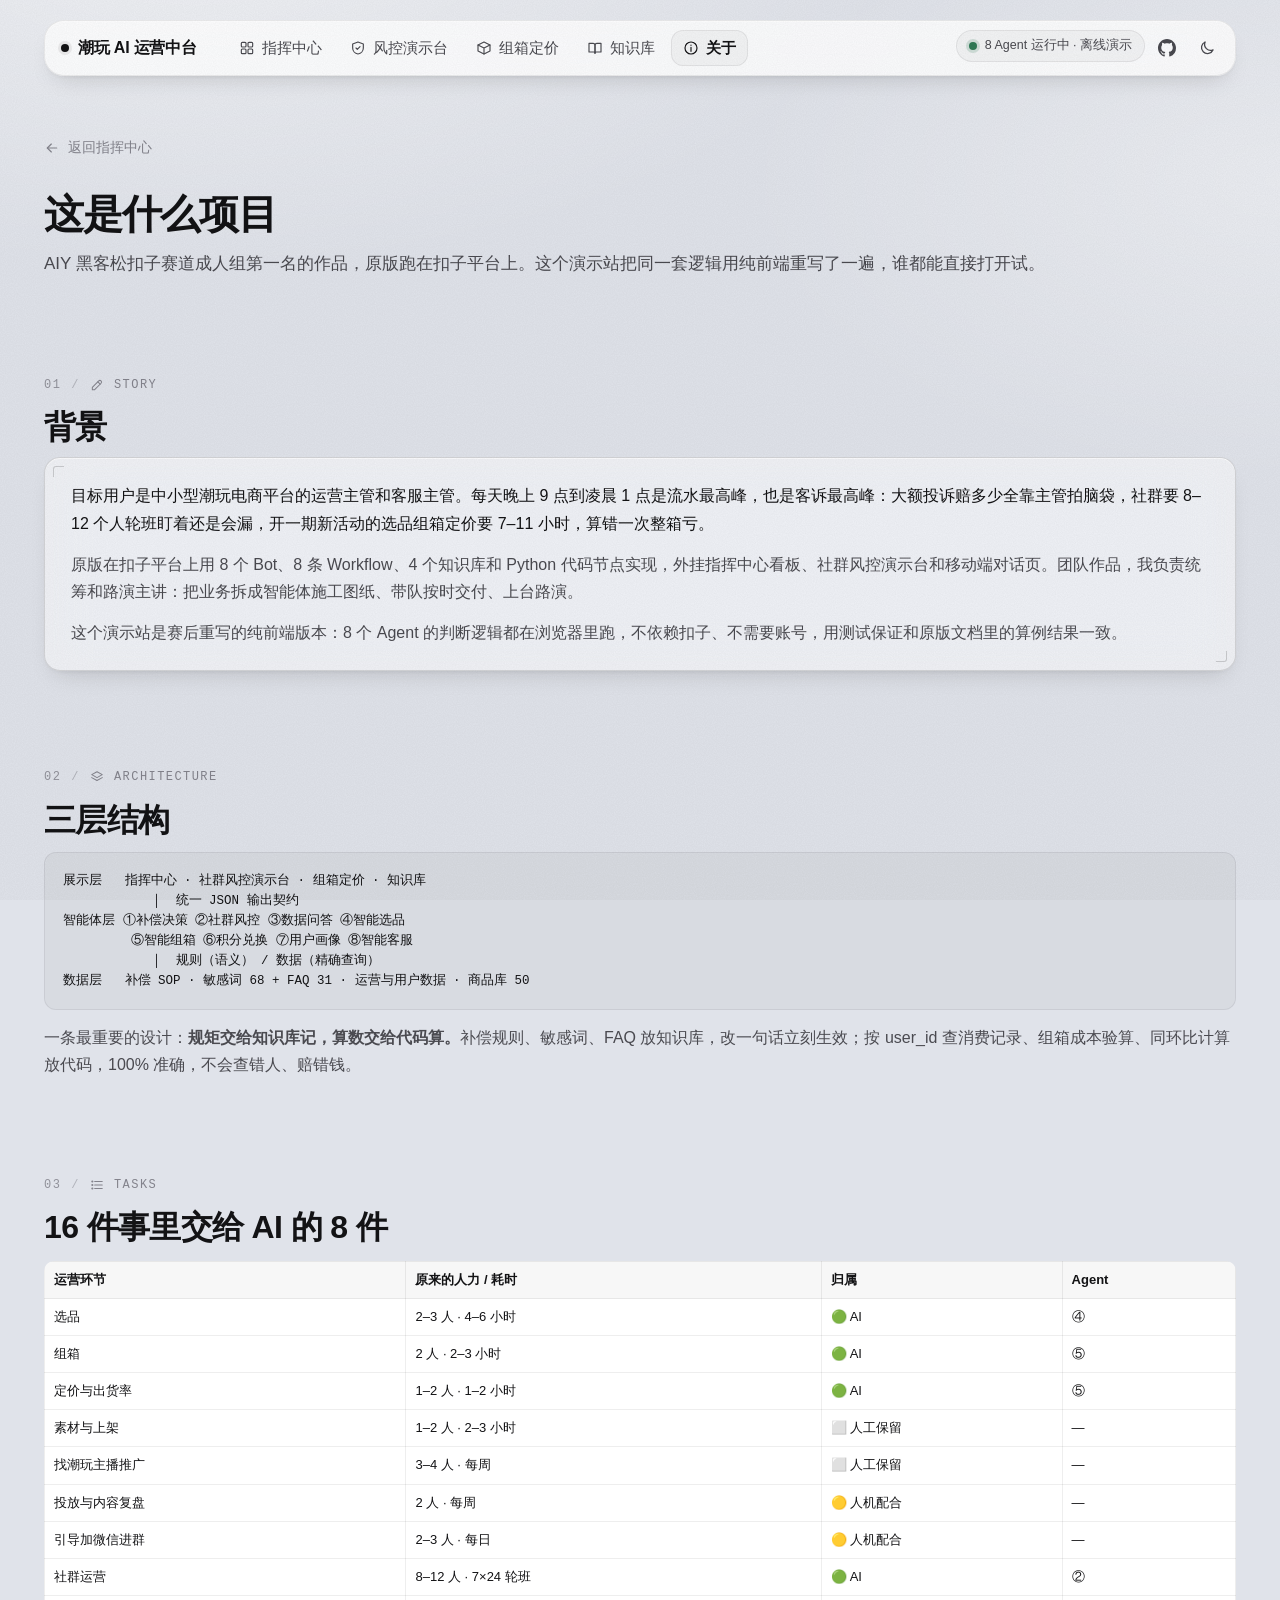
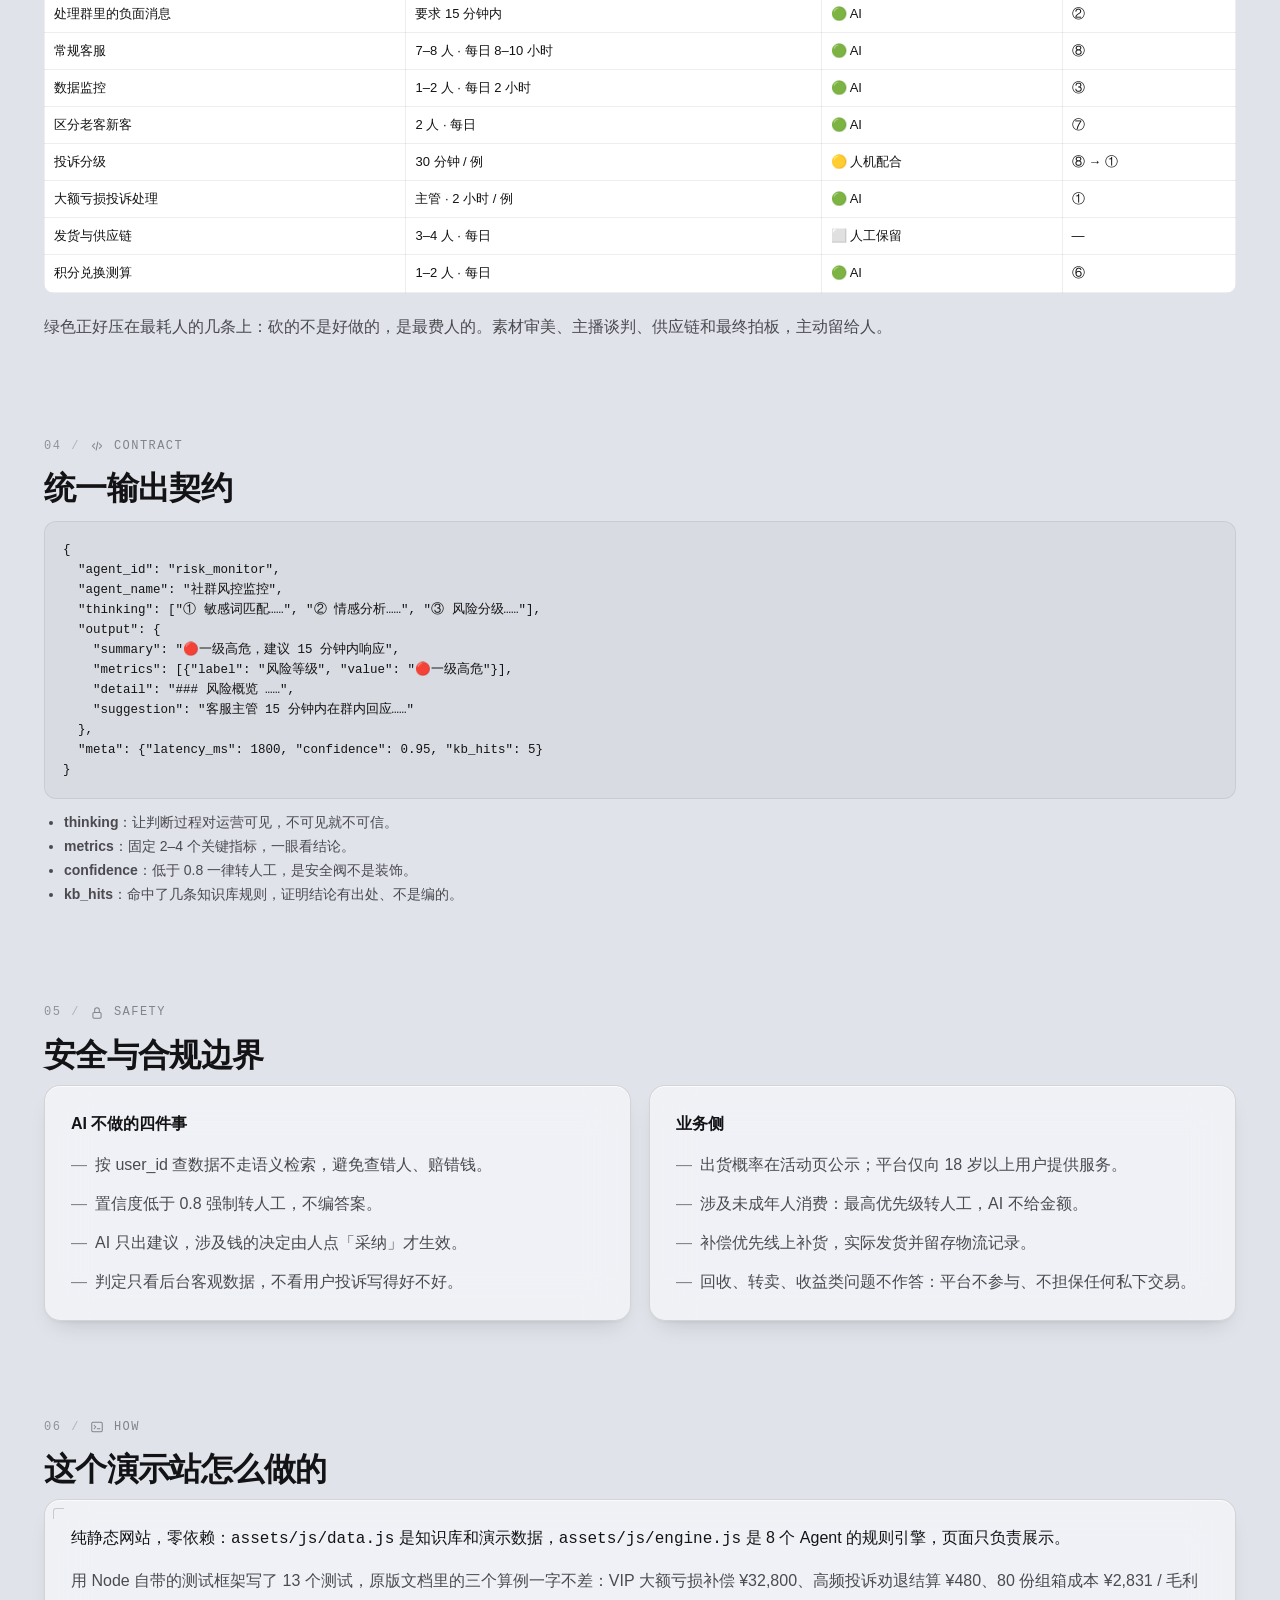
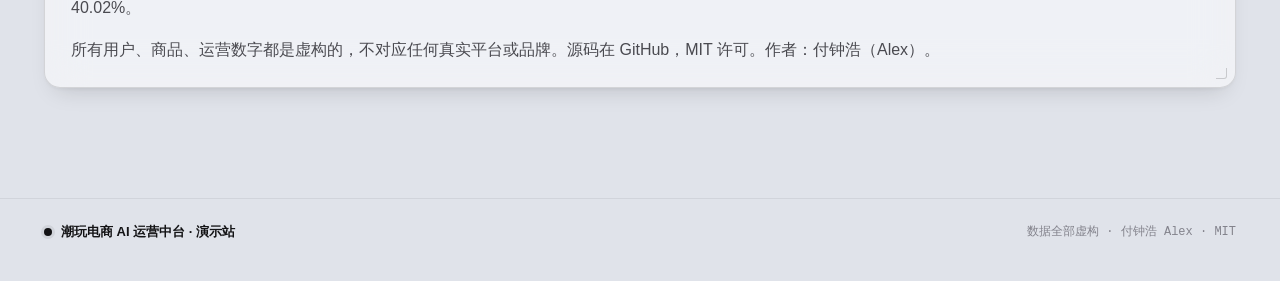
==== about.html @ 1d67055e "潮玩电商 AI 运营中台演示站 v1 AIY 黑客松扣子赛道成人组第一名作品的纯前端复刻： - 8 个 Agent 的规则引擎（assets/js/engine.js），统一 JSON 输出契约 - " ====
<!DOCTYPE html>
<html lang="zh-CN" class="no-js" data-theme="light">
<head>
<meta charset="utf-8">
<meta name="viewport" content="width=device-width, initial-scale=1">
<title>关于这个项目 · 潮玩电商 AI 运营中台</title>
<meta name="description" content="AIY 黑客松扣子赛道成人组第一名作品的纯前端复刻：背景、架构、统一输出契约、安全与合规边界。">
<link rel="icon" href="data:image/svg+xml,%3Csvg xmlns='http://www.w3.org/2000/svg' viewBox='0 0 32 32'%3E%3Crect width='32' height='32' rx='9' fill='%2317171a'/%3E%3Ctext x='16' y='22' font-size='16' text-anchor='middle' fill='%23fafafa'%3E8%3C/text%3E%3C/svg%3E">
<script>(function(){var d=document.documentElement;d.classList.remove('no-js');try{var t=localStorage.getItem('theme');if(t!=='light'&&t!=='dark'){t=window.matchMedia&&window.matchMedia('(prefers-color-scheme: dark)').matches?'dark':'light'}d.setAttribute('data-theme',t)}catch(e){}})();</script>
<link rel="stylesheet" href="assets/css/style.css">
<link rel="stylesheet" href="assets/css/hub.css">
</head>
<body>
<header class="site-nav"><div class="container wide"><div class="bar">
<a class="brand" href="index.html"><span class="brand-dot"></span>潮玩 AI 运营中台</a>
<nav class="nav-links" aria-label="主导航"><a href="index.html"><svg class="i" viewBox="0 0 24 24" aria-hidden="true"><rect x="3.5" y="3.5" width="7" height="7" rx="1.5"/><rect x="13.5" y="3.5" width="7" height="7" rx="1.5"/><rect x="3.5" y="13.5" width="7" height="7" rx="1.5"/><rect x="13.5" y="13.5" width="7" height="7" rx="1.5"/></svg><span>指挥中心</span></a><a href="risk.html"><svg class="i" viewBox="0 0 24 24" aria-hidden="true"><path d="M12 3l8 3v6c0 4.5-3.4 8.3-8 9-4.6-.7-8-4.5-8-9V6z"/><path d="M9 12l2 2 4-4"/></svg><span>风控演示台</span></a><a href="box.html"><svg class="i" viewBox="0 0 24 24" aria-hidden="true"><path d="M3 7.5 12 3l9 4.5v9L12 21l-9-4.5z"/><path d="M3 7.5 12 12l9-4.5M12 12v9"/></svg><span>组箱定价</span></a><a href="kb.html"><svg class="i" viewBox="0 0 24 24" aria-hidden="true"><path d="M3 5h6a3 3 0 0 1 3 3v12a2 2 0 0 0-2-2H3z"/><path d="M21 5h-6a3 3 0 0 0-3 3v12a2 2 0 0 1 2-2h7z"/></svg><span>知识库</span></a><a href="about.html" class="active" aria-current="page"><svg class="i" viewBox="0 0 24 24" aria-hidden="true"><circle cx="12" cy="12" r="9"/><path d="M12 11v6M12 7.5v.5"/></svg><span>关于</span></a></nav>
<div class="nav-tools"><span class="status-pill"><span class="led"></span>8 Agent 运行中 · 离线演示</span>
<a class="icon-btn" href="https://github.com/zj85997-hash/chaowan-ai-ops-hub" target="_blank" rel="noopener" aria-label="GitHub"><svg class="i fill" viewBox="0 0 16 16" aria-hidden="true"><path d="M8 0C3.58 0 0 3.58 0 8c0 3.54 2.29 6.53 5.47 7.59.4.07.55-.17.55-.38 0-.19-.01-.82-.01-1.49-2.01.37-2.53-.49-2.69-.94-.09-.23-.48-.94-.82-1.13-.28-.15-.68-.52-.01-.53.63-.01 1.08.58 1.23.82.72 1.21 1.87.87 2.33.66.07-.52.28-.87.51-1.07-1.78-.2-3.64-.89-3.64-3.95 0-.87.31-1.59.82-2.15-.08-.2-.36-1.02.08-2.12 0 0 .67-.21 2.2.82.64-.18 1.32-.27 2-.27.68 0 1.36.09 2 .27 1.53-1.04 2.2-.82 2.2-.82.44 1.1.16 1.92.08 2.12.51.56.82 1.27.82 2.15 0 3.07-1.87 3.75-3.65 3.95.29.25.54.73.54 1.48 0 1.07-.01 1.93-.01 2.2 0 .21.15.46.55.38A8.013 8.013 0 0 0 16 8c0-4.42-3.58-8-8-8z"/></svg></a>
<button class="icon-btn theme-btn" type="button" data-theme-toggle aria-label="切换深浅色"><svg class="i moon" viewBox="0 0 24 24" aria-hidden="true"><path d="M20 14.5A8 8 0 0 1 9.5 4a8 8 0 1 0 10.5 10.5z"/></svg><svg class="i sun" viewBox="0 0 24 24" aria-hidden="true"><circle cx="12" cy="12" r="4"/><path d="M12 2v2M12 20v2M4.93 4.93l1.41 1.41M17.66 17.66l1.41 1.41M2 12h2M20 12h2M4.93 19.07l1.41-1.41M17.66 6.34l1.41-1.41"/></svg></button></div>
</div></div></header>
<main class="container wide">

<div class="page-head"><a class="back" href="index.html"><svg class="i" viewBox="0 0 24 24" aria-hidden="true"><path d="M19 12H5"/><path d="M11 6l-6 6 6 6"/></svg>返回指挥中心</a><h1>这是什么项目</h1><p class="desc">AIY 黑客松扣子赛道成人组第一名的作品，原版跑在扣子平台上。这个演示站把同一套逻辑用纯前端重写了一遍，谁都能直接打开试。</p></div>
<section class="section"><div class="eyebrow"><span class="num">01</span><span class="sep">/</span><svg class="i" viewBox="0 0 24 24" aria-hidden="true"><path d="M4 20h4L19 9a2.83 2.83 0 0 0-4-4L4 16z"/><path d="M13.5 6.5l4 4"/></svg><span>Story</span></div><h2>背景</h2>
<div class="story-card glass corners"><p>目标用户是中小型潮玩电商平台的运营主管和客服主管。每天晚上 9 点到凌晨 1 点是流水最高峰，也是客诉最高峰：大额投诉赔多少全靠主管拍脑袋，社群要 8–12 个人轮班盯着还是会漏，开一期新活动的选品组箱定价要 7–11 小时，算错一次整箱亏。</p>
<p>原版在扣子平台上用 8 个 Bot、8 条 Workflow、4 个知识库和 Python 代码节点实现，外挂指挥中心看板、社群风控演示台和移动端对话页。团队作品，我负责统筹和路演主讲：把业务拆成智能体施工图纸、带队按时交付、上台路演。</p>
<p>这个演示站是赛后重写的纯前端版本：8 个 Agent 的判断逻辑都在浏览器里跑，不依赖扣子、不需要账号，用测试保证和原版文档里的算例结果一致。</p></div></section>
<section class="section"><div class="eyebrow"><span class="num">02</span><span class="sep">/</span><svg class="i" viewBox="0 0 24 24" aria-hidden="true"><path d="M12 3 3 8l9 5 9-5z"/><path d="M3 13l9 5 9-5"/></svg><span>Architecture</span></div><h2>三层结构</h2>
<pre class="arch">展示层   指挥中心 · 社群风控演示台 · 组箱定价 · 知识库
            │  统一 JSON 输出契约
智能体层 ①补偿决策 ②社群风控 ③数据问答 ④智能选品
         ⑤智能组箱 ⑥积分兑换 ⑦用户画像 ⑧智能客服
            │  规则（语义） / 数据（精确查询）
数据层   补偿 SOP · 敏感词 68 + FAQ 31 · 运营与用户数据 · 商品库 50</pre>
<p class="desc" style="margin-top:14px">一条最重要的设计：<b>规矩交给知识库记，算数交给代码算。</b>补偿规则、敏感词、FAQ 放知识库，改一句话立刻生效；按 user_id 查消费记录、组箱成本验算、同环比计算放代码，100% 准确，不会查错人、赔错钱。</p></section>
<section class="section"><div class="eyebrow"><span class="num">03</span><span class="sep">/</span><svg class="i" viewBox="0 0 24 24" aria-hidden="true"><path d="M8 6h13M8 12h13M8 18h13"/><circle cx="4" cy="6" r="1"/><circle cx="4" cy="12" r="1"/><circle cx="4" cy="18" r="1"/></svg><span>Tasks</span></div><h2>16 件事里交给 AI 的 8 件</h2>
<div class="md"><div class="tablewrap"><table class="task-table"><thead><tr><th>运营环节</th><th>原来的人力 / 耗时</th><th>归属</th><th>Agent</th></tr></thead><tbody><tr><td>选品</td><td>2–3 人 · 4–6 小时</td><td>🟢 AI</td><td>④</td></tr><tr><td>组箱</td><td>2 人 · 2–3 小时</td><td>🟢 AI</td><td>⑤</td></tr><tr><td>定价与出货率</td><td>1–2 人 · 1–2 小时</td><td>🟢 AI</td><td>⑤</td></tr><tr><td>素材与上架</td><td>1–2 人 · 2–3 小时</td><td>⬜ 人工保留</td><td>—</td></tr><tr><td>找潮玩主播推广</td><td>3–4 人 · 每周</td><td>⬜ 人工保留</td><td>—</td></tr><tr><td>投放与内容复盘</td><td>2 人 · 每周</td><td>🟡 人机配合</td><td>—</td></tr><tr><td>引导加微信进群</td><td>2–3 人 · 每日</td><td>🟡 人机配合</td><td>—</td></tr><tr><td>社群运营</td><td>8–12 人 · 7×24 轮班</td><td>🟢 AI</td><td>②</td></tr><tr><td>处理群里的负面消息</td><td>要求 15 分钟内</td><td>🟢 AI</td><td>②</td></tr><tr><td>常规客服</td><td>7–8 人 · 每日 8–10 小时</td><td>🟢 AI</td><td>⑧</td></tr><tr><td>数据监控</td><td>1–2 人 · 每日 2 小时</td><td>🟢 AI</td><td>③</td></tr><tr><td>区分老客新客</td><td>2 人 · 每日</td><td>🟢 AI</td><td>⑦</td></tr><tr><td>投诉分级</td><td>30 分钟 / 例</td><td>🟡 人机配合</td><td>⑧ → ①</td></tr><tr><td>大额亏损投诉处理</td><td>主管 · 2 小时 / 例</td><td>🟢 AI</td><td>①</td></tr><tr><td>发货与供应链</td><td>3–4 人 · 每日</td><td>⬜ 人工保留</td><td>—</td></tr><tr><td>积分兑换测算</td><td>1–2 人 · 每日</td><td>🟢 AI</td><td>⑥</td></tr></tbody></table></div></div>
<p class="desc" style="margin-top:12px">绿色正好压在最耗人的几条上：砍的不是好做的，是最费人的。素材审美、主播谈判、供应链和最终拍板，主动留给人。</p></section>
<section class="section"><div class="eyebrow"><span class="num">04</span><span class="sep">/</span><svg class="i" viewBox="0 0 24 24" aria-hidden="true"><path d="M8 8l-4 4 4 4"/><path d="M16 8l4 4-4 4"/><path d="M13.5 5l-3 14"/></svg><span>Contract</span></div><h2>统一输出契约</h2>
<pre class="arch">{
  "agent_id": "risk_monitor",
  "agent_name": "社群风控监控",
  "thinking": ["① 敏感词匹配……", "② 情感分析……", "③ 风险分级……"],
  "output": {
    "summary": "🔴一级高危，建议 15 分钟内响应",
    "metrics": [{"label": "风险等级", "value": "🔴一级高危"}],
    "detail": "### 风险概览 ……",
    "suggestion": "客服主管 15 分钟内在群内回应……"
  },
  "meta": {"latency_ms": 1800, "confidence": 0.95, "kb_hits": 5}
}</pre>
<div class="md" style="margin-top:12px"><ul><li><b>thinking</b>：让判断过程对运营可见，不可见就不可信。</li><li><b>metrics</b>：固定 2–4 个关键指标，一眼看结论。</li><li><b>confidence</b>：低于 0.8 一律转人工，是安全阀不是装饰。</li><li><b>kb_hits</b>：命中了几条知识库规则，证明结论有出处、不是编的。</li></ul></div></section>
<section class="section"><div class="eyebrow"><span class="num">05</span><span class="sep">/</span><svg class="i" viewBox="0 0 24 24" aria-hidden="true"><rect x="5" y="11" width="14" height="10" rx="2"/><path d="M8 11V7a4 4 0 0 1 8 0v4"/></svg><span>Safety</span></div><h2>安全与合规边界</h2>
<div class="grid c2">
<div class="story-card glass"><p><b>AI 不做的四件事</b></p><ul class="dash-list"><li>按 user_id 查数据不走语义检索，避免查错人、赔错钱。</li><li>置信度低于 0.8 强制转人工，不编答案。</li><li>AI 只出建议，涉及钱的决定由人点「采纳」才生效。</li><li>判定只看后台客观数据，不看用户投诉写得好不好。</li></ul></div>
<div class="story-card glass"><p><b>业务侧</b></p><ul class="dash-list"><li>出货概率在活动页公示；平台仅向 18 岁以上用户提供服务。</li><li>涉及未成年人消费：最高优先级转人工，AI 不给金额。</li><li>补偿优先线上补货，实际发货并留存物流记录。</li><li>回收、转卖、收益类问题不作答：平台不参与、不担保任何私下交易。</li></ul></div>
</div></section>
<section class="section"><div class="eyebrow"><span class="num">06</span><span class="sep">/</span><svg class="i" viewBox="0 0 24 24" aria-hidden="true"><rect x="3" y="4" width="18" height="16" rx="2"/><path d="M7 9l3 3-3 3"/><path d="M12.5 15H17"/></svg><span>How</span></div><h2>这个演示站怎么做的</h2>
<div class="story-card glass corners"><p>纯静态网站，零依赖：<code>assets/js/data.js</code> 是知识库和演示数据，<code>assets/js/engine.js</code> 是 8 个 Agent 的规则引擎，页面只负责展示。</p>
<p>用 Node 自带的测试框架写了 13 个测试，原版文档里的三个算例一字不差：VIP 大额亏损补偿 ¥32,800、高频投诉劝退结算 ¥480、80 份组箱成本 ¥2,831 / 毛利 40.02%。</p>
<p>所有用户、商品、运营数字都是虚构的，不对应任何真实平台或品牌。源码在 <a href="https://github.com/zj85997-hash/chaowan-ai-ops-hub">GitHub</a>，MIT 许可。作者：<a href="https://zj85997-hash.github.io/">付钟浩（Alex）</a>。</p></div></section>

</main>
<footer class="site-foot"><div class="container wide">
<span class="left"><span class="brand-dot"></span>潮玩电商 AI 运营中台 · 演示站</span>
<span class="right">数据全部虚构 · <a href="https://zj85997-hash.github.io/">付钟浩 Alex</a> · MIT</span>
</div></footer>
<script src="assets/js/data.js"></script>
<script src="assets/js/engine.js"></script>
<script src="assets/js/ui.js"></script>
</body>
</html>
---- assets/css/style.css ----
/* 付钟浩 Alex · 个人网站样式
   浅色 / 深色两套主题，毛玻璃卡片，零外部依赖。 */

:root {
  color-scheme: light;
  --bg: #e0e3ea;
  --bg-deep: #d7dbe3;
  --panel: rgba(255, 255, 255, 0.5);
  --panel-strong: rgba(255, 255, 255, 0.82);
  --panel-solid: #ffffff;
  --panel-inset: rgba(19, 19, 21, 0.03);
  --text: #131315;
  --text-2: #4a4a50;
  --text-3: #83838c;
  --line: rgba(19, 19, 21, 0.13);
  --line-soft: rgba(19, 19, 21, 0.07);
  --line-strong: rgba(19, 19, 21, 0.22);
  --solid: #17171a;
  --solid-text: #fafafa;
  --shadow-sm: 0 1px 1px rgba(15, 15, 18, 0.04), 0 2px 4px -1px rgba(15, 15, 18, 0.06);
  --shadow-md: 0 2px 4px -1px rgba(15, 15, 18, 0.06), 0 12px 24px -12px rgba(15, 15, 18, 0.18);
  --shadow-lg: 0 4px 8px -4px rgba(15, 15, 18, 0.05), 0 24px 56px -28px rgba(15, 15, 18, 0.26);
  --rim: inset 0 1px 0 rgba(255, 255, 255, 0.72);
  --code-bg: rgba(19, 19, 21, 0.035);
  --spot: rgba(255, 255, 255, 0.9);
  --grain: 0.05;
  --ok: #2f7a55;
  --ease: cubic-bezier(0.22, 0.61, 0.36, 1);
  --mono: ui-monospace, "SF Mono", SFMono-Regular, "Cascadia Mono", Menlo, Consolas, monospace;
  --sans: -apple-system, BlinkMacSystemFont, "Segoe UI", "PingFang SC", "Hiragino Sans GB", "Microsoft YaHei", "Noto Sans SC", "Helvetica Neue", Arial, sans-serif;
}

html[data-theme="dark"] {
  color-scheme: dark;
  --bg: #09090a;
  --bg-deep: #0d0d0f;
  --panel: rgba(24, 24, 28, 0.6);
  --panel-strong: rgba(28, 28, 33, 0.86);
  --panel-solid: #131316;
  --panel-inset: rgba(255, 255, 255, 0.035);
  --text: #f3f3f5;
  --text-2: #b7b7c0;
  --text-3: #7d7d88;
  --line: rgba(255, 255, 255, 0.13);
  --line-soft: rgba(255, 255, 255, 0.07);
  --line-strong: rgba(255, 255, 255, 0.26);
  --solid: #f4f4f6;
  --solid-text: #101013;
  --shadow-sm: 0 1px 1px rgba(0, 0, 0, 0.4), 0 2px 4px -1px rgba(0, 0, 0, 0.5);
  --shadow-md: 0 2px 4px -1px rgba(0, 0, 0, 0.5), 0 12px 28px -14px rgba(0, 0, 0, 0.7);
  --shadow-lg: 0 4px 8px -4px rgba(0, 0, 0, 0.5), 0 28px 64px -30px rgba(0, 0, 0, 0.8);
  --rim: inset 0 1px 0 rgba(255, 255, 255, 0.07);
  --code-bg: rgba(255, 255, 255, 0.045);
  --spot: rgba(255, 255, 255, 0.05);
  --grain: 0.07;
  --ok: #6fcf97;
}

* { box-sizing: border-box; }
html { scroll-behavior: smooth; -webkit-text-size-adjust: 100%; }
body {
  margin: 0;
  font-family: var(--sans);
  font-size: 16px;
  line-height: 1.7;
  color: var(--text);
  background:
    radial-gradient(1200px 600px at 15% -10%, rgba(255, 255, 255, 0.55), transparent 60%),
    radial-gradient(900px 500px at 100% 20%, rgba(255, 255, 255, 0.35), transparent 60%),
    var(--bg);
  background-attachment: fixed;
  min-height: 100vh;
  transition: background-color 0.3s var(--ease), color 0.3s var(--ease);
}
html[data-theme="dark"] body {
  background:
    radial-gradient(1200px 600px at 15% -10%, rgba(255, 255, 255, 0.05), transparent 60%),
    radial-gradient(900px 500px at 100% 20%, rgba(255, 255, 255, 0.03), transparent 60%),
    var(--bg);
  background-attachment: fixed;
}
/* 颗粒质感 */
body::after {
  content: "";
  position: fixed;
  inset: 0;
  pointer-events: none;
  z-index: 100;
  opacity: var(--grain);
  background-image: url("data:image/svg+xml,%3Csvg xmlns='http://www.w3.org/2000/svg' width='160' height='160'%3E%3Cfilter id='n'%3E%3CfeTurbulence type='fractalNoise' baseFrequency='0.9' numOctaves='2' stitchTiles='stitch'/%3E%3CfeColorMatrix values='0 0 0 0 0 0 0 0 0 0 0 0 0 0 0 0 0 0 0.9 0'/%3E%3C/filter%3E%3Crect width='100%25' height='100%25' filter='url(%23n)'/%3E%3C/svg%3E");
}
html[data-theme="dark"] body::after { mix-blend-mode: screen; }

::selection { background: rgba(19, 19, 21, 0.15); }
html[data-theme="dark"] ::selection { background: rgba(255, 255, 255, 0.2); }
a { color: inherit; text-decoration: none; }
img { max-width: 100%; display: block; }
svg.i { width: 16px; height: 16px; flex: none; stroke: currentColor; fill: none; stroke-width: 1.75; stroke-linecap: round; stroke-linejoin: round; }
svg.i.fill { fill: currentColor; stroke: none; }
code, pre, .mono { font-family: var(--mono); }

.container { width: 100%; max-width: 1128px; margin: 0 auto; padding: 0 24px; }

/* ---------- 顶部导航 ---------- */
.site-nav { position: sticky; top: 0; z-index: 50; padding: 12px 0; }
.site-nav .bar {
  display: flex; align-items: center; gap: 8px;
  height: 56px; padding: 0 10px 0 16px;
  border-radius: 20px;
  background: var(--panel-strong);
  border: 1px solid var(--line-soft);
  box-shadow: var(--rim), var(--shadow-md);
  -webkit-backdrop-filter: blur(20px) saturate(1.3);
  backdrop-filter: blur(20px) saturate(1.3);
}
.brand { display: inline-flex; align-items: center; gap: 9px; font-weight: 600; font-size: 16px; margin-right: 22px; letter-spacing: -0.2px; }
.brand-dot { width: 8px; height: 8px; border-radius: 50%; background: var(--text); box-shadow: 0 0 0 3px var(--line-soft); }
.nav-links { display: flex; gap: 4px; }
.nav-links a {
  display: inline-flex; align-items: center; gap: 7px;
  height: 36px; padding: 0 12px; border-radius: 12px;
  font-size: 14.5px; color: var(--text-2);
  transition: background 0.2s var(--ease), color 0.2s var(--ease);
}
.nav-links a:hover { color: var(--text); background: var(--panel-inset); }
.nav-links a.active { color: var(--text); font-weight: 600; background: var(--panel-inset); box-shadow: inset 0 0 0 1px var(--line-soft); }
.nav-tools { margin-left: auto; display: flex; gap: 4px; }
.icon-btn {
  width: 36px; height: 36px; border-radius: 12px; border: 0; background: transparent; color: var(--text-2);
  display: inline-flex; align-items: center; justify-content: center; cursor: pointer;
  transition: background 0.2s var(--ease), color 0.2s var(--ease);
}
.icon-btn:hover { background: var(--panel-inset); color: var(--text); }
.icon-btn svg.i { width: 18px; height: 18px; }
.theme-btn .sun { display: none; }
html[data-theme="dark"] .theme-btn .sun { display: block; }
html[data-theme="dark"] .theme-btn .moon { display: none; }

/* ---------- 通用卡片 ---------- */
.glass {
  position: relative;
  background: var(--panel);
  border: 1px solid var(--line);
  border-radius: 16px;
  box-shadow: var(--rim), var(--shadow-md);
  -webkit-backdrop-filter: blur(20px) saturate(1.25);
  backdrop-filter: blur(20px) saturate(1.25);
}
.corners::before, .corners::after {
  content: ""; position: absolute; width: 10px; height: 10px; pointer-events: none;
  border-color: var(--line-strong); border-style: solid; opacity: 0.8;
}
.corners::before { top: 8px; left: 8px; border-width: 1px 0 0 1px; border-top-left-radius: 3px; }
.corners::after { right: 8px; bottom: 8px; border-width: 0 1px 1px 0; border-bottom-right-radius: 3px; }
/* 鼠标高光 */
.gx { overflow: hidden; }
.gx .spot {
  position: absolute; inset: 0; pointer-events: none; opacity: 0; border-radius: inherit;
  background: radial-gradient(380px circle at var(--mx, 50%) var(--my, 50%), var(--spot), transparent 60%);
  transition: opacity 0.3s var(--ease);
}
.gx:hover .spot { opacity: 1; }
.gx > *:not(.spot) { position: relative; }
a.glass, .lift { transition: transform 0.25s var(--ease), box-shadow 0.25s var(--ease), border-color 0.25s var(--ease); }
a.glass:hover, .lift:hover { transform: translateY(-2px); box-shadow: var(--rim), var(--shadow-lg); border-color: var(--line-strong); }

/* ---------- 按钮 ---------- */
.btn {
  display: inline-flex; align-items: center; gap: 8px;
  height: 40px; padding: 0 16px; border-radius: 999px;
  font-size: 14.5px; font-weight: 500; white-space: nowrap; cursor: pointer;
  border: 1px solid var(--line); background: var(--panel-strong); color: var(--text);
  box-shadow: var(--rim), var(--shadow-sm);
  transition: transform 0.2s var(--ease), box-shadow 0.2s var(--ease), background 0.2s var(--ease);
}
.btn:hover { transform: translateY(-1px); box-shadow: var(--rim), var(--shadow-md); }
.btn.solid { background: var(--solid); color: var(--solid-text); border-color: transparent; box-shadow: var(--shadow-md); }
.btn.ghost { background: transparent; box-shadow: none; }
.btn.ghost:hover { background: var(--panel-inset); }
.btn.sm { height: 36px; padding: 0 13px; font-size: 14px; }
.btn .i { width: 15px; height: 15px; }
.btn-more { margin-top: 26px; font-weight: 600; background: var(--panel-solid); }

/* ---------- 首屏 ---------- */
.hero { margin-top: 36px; padding: 56px 56px 0; border-radius: 22px; }
.hero-top { display: flex; justify-content: space-between; align-items: center; gap: 32px; }
.kicker { display: inline-flex; align-items: center; gap: 7px; font-family: var(--mono); font-size: 12px; letter-spacing: 0.14em; text-transform: uppercase; color: var(--text-3); }
.kicker .i { width: 13px; height: 13px; }
.hero h1 { font-size: 56px; line-height: 1.05; letter-spacing: -0.04em; font-weight: 600; margin: 18px 0 14px; }
.hero .role { font-size: 20px; font-weight: 500; color: var(--text-2); margin: 0 0 18px; letter-spacing: -0.01em; }
.hero .tagline { font-size: 16px; color: var(--text-2); margin: 0 0 26px; }
.hero .actions { display: flex; flex-wrap: wrap; gap: 12px; }
.avatar-wrap { position: relative; width: 188px; height: 188px; flex: none; margin-right: 8px; }
.avatar-wrap::before { content: ""; position: absolute; inset: -10px; border-radius: 50%; border: 1px dashed var(--line); }
.avatar {
  position: absolute; inset: 0; border-radius: 50%; overflow: hidden;
  border: 6px solid var(--panel-solid); box-shadow: var(--shadow-lg);
  background: linear-gradient(145deg, #f4f1ea 0%, #dfe5ee 100%);
  display: flex; align-items: center; justify-content: center;
}
html[data-theme="dark"] .avatar { background: linear-gradient(145deg, #2a2a31 0%, #17171b 100%); }
.avatar img { width: 100%; height: 100%; object-fit: cover; }
.avatar .mono-letter { font-size: 72px; font-weight: 600; letter-spacing: -0.04em; color: var(--text); }
.stats { display: grid; grid-template-columns: repeat(4, 1fr); margin-top: 52px; border-top: 1px dashed var(--line); }
.stats div { padding: 26px 0 30px; }
.stats b { display: block; font-size: 26px; line-height: 1.2; font-weight: 600; letter-spacing: -0.02em; font-variant-numeric: tabular-nums; }
.stats span { font-size: 13px; color: var(--text-3); }
.scroll-cue { display: flex; justify-content: center; align-items: center; gap: 6px; margin: 26px 0 0; font-size: 13px; color: var(--text-3); }
.scroll-cue .i { width: 14px; height: 14px; animation: bob 2.2s var(--ease) infinite; }
@keyframes bob { 0%, 100% { transform: translateY(0); } 50% { transform: translateY(3px); } }

/* ---------- 版块 ---------- */
.section { margin-top: 96px; scroll-margin-top: 90px; }
.eyebrow { display: flex; align-items: center; gap: 10px; font-family: var(--mono); font-size: 12px; letter-spacing: 0.12em; text-transform: uppercase; color: var(--text-3); }
.eyebrow .num { opacity: 0.85; }
.eyebrow .sep { opacity: 0.5; }
.eyebrow .i { width: 14px; height: 14px; }
.section h2 { font-size: 32px; line-height: 1.25; letter-spacing: -0.02em; font-weight: 600; margin: 12px 0 10px; }
.section .desc { color: var(--text-2); margin: 0 0 26px; }
.grid { display: grid; gap: 18px; }
.grid.c2 { grid-template-columns: repeat(2, 1fr); }
.grid.c3 { grid-template-columns: repeat(3, 1fr); }

/* 关于 + 终端 */
.about { display: grid; grid-template-columns: 1.08fr 1fr; gap: 18px; align-items: stretch; }
.about-card { padding: 26px; }
.about-card p { margin: 0 0 14px; color: var(--text-2); }
.about-card p.lead { color: var(--text); }
.about-card p:last-child { margin-bottom: 0; }
.term { display: flex; flex-direction: column; min-height: 420px; font-family: var(--mono); font-size: 13px; }
.term-head { display: flex; justify-content: space-between; align-items: center; padding: 12px 18px; border-bottom: 1px solid var(--line-soft); color: var(--text-2); }
.term-head .who { display: inline-flex; align-items: center; gap: 8px; }
.term-head small { font-family: var(--sans); font-size: 12px; color: var(--text-3); }
.term-out { flex: 1; padding: 16px 18px; overflow-y: auto; max-height: 300px; color: var(--text-2); line-height: 1.75; }
.term-out .line { white-space: pre-wrap; word-break: break-word; }
.term-out .cmd { color: var(--text); }
.term-out .cmd::before { content: "$ "; color: var(--text-3); }
.term-out b { color: var(--text); font-weight: 600; }
.term-out a { text-decoration: underline; text-underline-offset: 3px; text-decoration-color: var(--line-strong); }
.term-out .muted { color: var(--text-3); }
.term-foot { border-top: 1px solid var(--line-soft); padding: 12px 18px 16px; }
.term-input { display: flex; align-items: center; gap: 8px; color: var(--text-3); }
.term-input input { flex: 1; border: 0; outline: 0; background: transparent; font: inherit; color: var(--text); padding: 4px 0; }
.chips { display: flex; flex-wrap: wrap; gap: 8px; margin-top: 10px; }
.chip {
  font-family: var(--mono); font-size: 12.5px; color: var(--text-2);
  height: 30px; padding: 0 12px; border-radius: 999px; cursor: pointer;
  border: 1px solid var(--line); background: var(--panel-strong);
  transition: background 0.2s var(--ease), color 0.2s var(--ease), border-color 0.2s var(--ease);
}
.chip:hover { color: var(--text); border-color: var(--line-strong); }

/* 标签 */
.tags { display: flex; flex-wrap: wrap; gap: 8px; }
.tag {
  font-family: var(--mono); font-size: 12.5px; line-height: 1; color: var(--text-2);
  padding: 8px 9px; border-radius: 6px; border: 1px solid var(--line-soft); background: var(--panel-inset);
}
.skill-card { padding: 24px; }
.skill-card h3 { display: flex; align-items: center; gap: 9px; font-size: 15px; font-weight: 600; margin: 0 0 16px; }

/* 项目卡片 */
.project-card { padding: 24px; display: flex; flex-direction: column; }
.pc-head { display: flex; justify-content: space-between; align-items: center; margin-bottom: 18px; }
.icon-tile {
  width: 44px; height: 44px; border-radius: 12px; display: inline-flex; align-items: center; justify-content: center;
  border: 1px solid var(--line); background: var(--panel-strong); box-shadow: var(--rim);
}
.icon-tile .i { width: 20px; height: 20px; }
.pc-meta { display: flex; align-items: center; gap: 10px; font-family: var(--mono); font-size: 12px; color: var(--text-3); }
.badge {
  display: inline-flex; align-items: center; gap: 6px; height: 26px; padding: 0 10px; border-radius: 999px;
  font-family: var(--sans); font-size: 12px; font-weight: 500; color: var(--text); border: 1px solid var(--line); background: var(--panel-inset);
}
.badge::before { content: ""; width: 6px; height: 6px; border-radius: 50%; background: var(--text); }
.badge.private::before { background: transparent; box-shadow: inset 0 0 0 1px var(--text-2); }
.project-card h3 { font-size: 18px; font-weight: 600; letter-spacing: -0.01em; margin: 0 0 6px; }
.sub { font-family: var(--mono); font-size: 12.5px; color: var(--text-3); margin: 0 0 14px; }
.project-card .text { font-size: 14.5px; color: var(--text-2); margin: 0 0 16px; }
.project-card .tags { margin-bottom: 22px; }
.pc-actions { margin-top: auto; display: flex; flex-wrap: wrap; gap: 8px; }

/* 网站卡片 */
.site-card { padding: 24px; display: flex; flex-direction: column; }
.site-card .sc-head { display: flex; justify-content: space-between; align-items: center; margin-bottom: 18px; }
.round-btn { width: 40px; height: 40px; border-radius: 50%; border: 1px solid var(--line); background: var(--panel-strong); display: inline-flex; align-items: center; justify-content: center; color: var(--text-2); }
.site-card h3 { font-size: 18px; font-weight: 600; margin: 0 0 6px; }
.site-card .text { font-size: 14.5px; color: var(--text-2); margin: 0 0 18px; }
.site-card .domain { margin-top: auto; padding-top: 14px; border-top: 1px dashed var(--line); display: flex; align-items: center; gap: 8px; font-family: var(--mono); font-size: 12.5px; color: var(--text-3); word-break: break-all; }
.site-card .domain .i { width: 13px; height: 13px; }

/* 文章卡片 */
.post-card { padding: 22px 24px; display: block; }
.post-meta { font-family: var(--mono); font-size: 12px; color: var(--text-3); display: flex; gap: 12px; flex-wrap: wrap; }
.post-card h3 { font-size: 19px; font-weight: 500; line-height: 1.55; margin: 10px 0 10px; letter-spacing: -0.01em; }
.post-card p { font-size: 14.5px; color: var(--text-2); margin: 0; }

/* 联系 */
.contact-card { padding: 26px; }
.contact-group + .contact-group { margin-top: 22px; padding-top: 22px; border-top: 1px dashed var(--line); }
.contact-group .label { font-size: 12.5px; color: var(--text-3); margin-bottom: 12px; }
.contact-row { display: flex; flex-wrap: wrap; gap: 10px; }
.contact-item {
  display: inline-flex; align-items: center; gap: 9px; height: 42px; padding: 0 6px 0 14px; border-radius: 999px;
  border: 1px solid var(--line); background: var(--panel-solid); font-size: 14.5px; box-shadow: var(--shadow-sm);
}
.contact-item.no-copy { padding-right: 16px; }
.contact-item .i { width: 16px; height: 16px; }
.contact-item .val.todo { color: var(--text-3); }
.contact-item .k { color: var(--text-3); font-size: 13px; }
.copy-btn { width: 30px; height: 30px; border-radius: 50%; border: 1px solid var(--line-soft); background: var(--panel-inset); color: var(--text-3); display: inline-flex; align-items: center; justify-content: center; cursor: pointer; }
.copy-btn:hover { color: var(--text); }
.copy-btn .i { width: 14px; height: 14px; }
.copy-btn.done { color: var(--ok); }

/* 页脚 */
.site-foot { margin-top: 110px; border-top: 1px solid var(--line-soft); }
.site-foot .container { display: flex; justify-content: space-between; align-items: center; gap: 16px; padding-top: 22px; padding-bottom: 40px; font-size: 13px; color: var(--text-3); flex-wrap: wrap; }
.site-foot .left { display: inline-flex; align-items: center; gap: 9px; color: var(--text); font-weight: 600; }
.site-foot .right { font-family: var(--mono); font-size: 12px; }

/* 右侧进度轨 */
.rail { position: fixed; right: 26px; top: 50%; transform: translateY(-50%); z-index: 40; display: flex; flex-direction: column; align-items: flex-end; gap: 0; }
.rail a { position: relative; display: flex; align-items: center; justify-content: flex-end; gap: 10px; height: 20px; }
.rail a .dot { width: 9px; height: 9px; border-radius: 50%; border: 1px solid var(--line-strong); background: var(--bg); transition: all 0.25s var(--ease); }
.rail a::after { content: ""; position: absolute; right: 4px; top: 15px; width: 1px; height: 10px; background: var(--line); }
.rail a:last-child::after { display: none; }
.rail a .lbl { font-size: 12px; color: var(--text-2); opacity: 0; transform: translateX(4px); transition: all 0.25s var(--ease); white-space: nowrap; }
.rail a.on .dot { background: var(--text); border-color: var(--text); transform: scale(1.15); }
.rail a.on .lbl, .rail a:hover .lbl { opacity: 1; transform: none; }

/* ---------- 子页面 ---------- */
.page-head { margin-top: 44px; }
.back { display: inline-flex; align-items: center; gap: 8px; font-size: 14px; color: var(--text-3); }
.back:hover { color: var(--text); }
.page-head h1 { font-size: 40px; line-height: 1.2; letter-spacing: -0.03em; font-weight: 600; margin: 26px 0 12px; }
.page-head .desc { font-size: 17px; color: var(--text-2); margin: 0; }
.filters { display: flex; gap: 10px; margin: 34px 0 18px; }
.filters button {
  height: 34px; padding: 0 15px; border-radius: 999px; border: 1px solid var(--line); background: var(--panel-solid);
  font: inherit; font-size: 13px; color: var(--text-2); cursor: pointer; display: inline-flex; gap: 8px; align-items: center;
}
.filters button span { font-family: var(--mono); color: var(--text-3); }
.filters button.on { background: var(--solid); color: var(--solid-text); border-color: transparent; }
.filters button.on span { color: inherit; opacity: 0.7; }
.is-hidden { display: none !important; }

/* 详情页 */
.detail-badges { display: flex; align-items: center; gap: 10px; margin-top: 30px; font-family: var(--mono); font-size: 12px; color: var(--text-3); flex-wrap: wrap; }
.detail-badges .badge { height: 30px; padding: 0 12px; font-weight: 600; }
.detail h1 { font-size: 40px; letter-spacing: -0.03em; margin: 16px 0 12px; line-height: 1.2; font-weight: 600; }
.detail .lead { font-size: 17px; color: var(--text-2); margin: 0 0 24px; }
.facts { display: grid; grid-template-columns: repeat(4, 1fr); margin-top: 26px; border-radius: 16px; overflow: hidden; border: 1px solid var(--line); background: var(--panel-solid); box-shadow: var(--shadow-sm); }
.facts div { padding: 18px 20px; border-right: 1px solid var(--line-soft); }
.facts div:last-child { border-right: 0; }
.facts span { display: block; font-size: 12px; color: var(--text-3); margin-bottom: 6px; }
.facts b { font-size: 15.5px; font-weight: 600; }
.private-note { display: flex; gap: 12px; align-items: center; margin-top: 18px; padding: 16px 20px; border-radius: 14px; border: 1px dashed var(--line-strong); background: var(--panel-inset); color: var(--text-2); font-size: 14px; }
.list-card { padding: 22px 26px; }
.dash-list { list-style: none; margin: 0; padding: 0; }
.dash-list li { position: relative; padding-left: 24px; margin: 0 0 12px; color: var(--text-2); }
.dash-list li:last-child { margin-bottom: 0; }
.dash-list li::before { content: "—"; position: absolute; left: 0; color: var(--text-3); }
.story-card { padding: 24px 26px; }
.story-card p { margin: 0 0 14px; color: var(--text-2); }
.story-card p:first-child { color: var(--text); }
.story-card p:last-child { margin-bottom: 0; }
.source-card { padding: 22px 26px; display: flex; justify-content: space-between; align-items: center; gap: 18px; flex-wrap: wrap; }
.source-card .repo { display: flex; align-items: center; gap: 12px; font-family: var(--mono); font-size: 14px; }
.source-card .repo-meta { font-family: var(--mono); font-size: 12px; color: var(--text-3); margin-top: 4px; }
.detail-tags { margin-top: 44px; }
.pager { display: grid; grid-template-columns: 1fr 1fr; gap: 18px; margin-top: 56px; }
.pager a { padding: 18px 22px; display: block; }
.pager a small { display: flex; align-items: center; gap: 6px; font-size: 12.5px; color: var(--text-3); }
.pager a b { display: block; margin-top: 6px; font-size: 16px; font-weight: 600; }
.pager .next { text-align: right; }
.pager .next small { justify-content: flex-end; }

/* 文章页 */
.article-layout { display: grid; grid-template-columns: 210px 1fr; gap: 34px; margin-top: 30px; align-items: start; }
.toc { position: sticky; top: 100px; }
.toc .kicker { margin-bottom: 14px; }
.toc a { display: block; padding: 7px 0 7px 14px; border-left: 1px solid var(--line); font-size: 13.5px; color: var(--text-3); line-height: 1.5; }
.toc a:hover, .toc a.on { color: var(--text); border-left-color: var(--text); }
.article { padding: 34px 40px 40px; }
.article .post-meta { margin-bottom: 14px; }
.article h1 { font-size: 34px; line-height: 1.3; letter-spacing: -0.02em; font-weight: 600; margin: 0 0 8px; }
.prose h2 { font-size: 21px; font-weight: 600; margin: 38px 0 14px; padding-bottom: 10px; border-bottom: 1px solid var(--line-soft); scroll-margin-top: 90px; }
.prose p { margin: 0 0 16px; color: var(--text-2); }
.prose strong { color: var(--text); }
.prose ul, .prose ol { margin: 0 0 16px; padding-left: 22px; color: var(--text-2); }
.prose li { margin: 6px 0; }
.prose code { font-size: 0.88em; padding: 2px 6px; border-radius: 6px; background: var(--code-bg); border: 1px solid var(--line-soft); }
.prose pre { margin: 0 0 18px; padding: 16px 18px; border-radius: 12px; background: var(--code-bg); border: 1px solid var(--line-soft); overflow-x: auto; font-size: 13px; line-height: 1.7; }
.prose pre code { padding: 0; border: 0; background: none; font-size: inherit; }
.prose a { text-decoration: underline; text-underline-offset: 3px; text-decoration-color: var(--line-strong); }
.prose a:hover { text-decoration-color: var(--text); }

/* 出现动画 */
.reveal { opacity: 0; transform: translateY(18px); transition: opacity 0.6s var(--ease), transform 0.6s var(--ease); }
.reveal.in { opacity: 1; transform: none; }
.no-js .reveal { opacity: 1; transform: none; }

/* ---------- 响应式 ---------- */
@media (max-width: 1100px) { .rail { display: none; } }
@media (max-width: 960px) {
  .grid.c3 { grid-template-columns: repeat(2, 1fr); }
  .about { grid-template-columns: 1fr; }
  .article-layout { grid-template-columns: 1fr; }
  .toc { display: none; }
}
@media (max-width: 720px) {
  .container { padding: 0 16px; }
  .site-nav .bar { padding: 0 8px 0 14px; }
  .brand { margin-right: 8px; }
  .nav-links a { padding: 0 9px; }
  .nav-links a span { display: none; }
  .hero { padding: 34px 24px 0; margin-top: 20px; }
  .hero-top { flex-direction: column-reverse; align-items: flex-start; }
  .avatar-wrap { width: 112px; height: 112px; }
  .avatar .mono-letter { font-size: 44px; }
  .hero h1 { font-size: 40px; }
  .hero .role { font-size: 17px; }
  .stats { grid-template-columns: repeat(2, 1fr); margin-top: 34px; }
  .stats div { padding: 18px 0; }
  .section { margin-top: 72px; }
  .section h2 { font-size: 27px; }
  .grid.c2, .grid.c3 { grid-template-columns: 1fr; }
  .facts { grid-template-columns: repeat(2, 1fr); }
  .facts div:nth-child(2) { border-right: 0; }
  .facts div:nth-child(-n+2) { border-bottom: 1px solid var(--line-soft); }
  .page-head h1, .detail h1 { font-size: 32px; }
  .pager { grid-template-columns: 1fr; }
  .article { padding: 24px 20px 28px; }
  .article h1 { font-size: 27px; }
}
@media (prefers-reduced-motion: reduce) {
  html { scroll-behavior: auto; }
  .reveal { opacity: 1; transform: none; transition: none; }
  .scroll-cue .i { animation: none; }
  * { transition-duration: 0.01ms !important; }
}
---- assets/css/hub.css ----
/* 潮玩电商 AI 运营中台 · 演示站专用样式（叠加在 style.css 之上） */
:root { --red: #c0392b; --amber: #c27c0e; --green: #2f7a55; --blue: #2f5f9e; }
html[data-theme="dark"] { --red: #ff6b5e; --amber: #f2b441; --green: #6fcf97; --blue: #7aa7ff; }

.container.wide { max-width: 1240px; }
.status-pill { display: inline-flex; align-items: center; gap: 8px; height: 32px; padding: 0 12px; border-radius: 999px; font-size: 12.5px; color: var(--text-2); border: 1px solid var(--line-soft); background: var(--panel-inset); white-space: nowrap; }
.status-pill .led { width: 8px; height: 8px; border-radius: 50%; background: var(--green); box-shadow: 0 0 0 3px rgba(47, 122, 85, 0.18); animation: pulse 2s infinite; }
@keyframes pulse { 50% { box-shadow: 0 0 0 6px rgba(47, 122, 85, 0); } }

.intro { margin-top: 30px; padding: 36px 40px; border-radius: 22px; }
.intro h1 { font-size: 40px; letter-spacing: -0.03em; line-height: 1.15; margin: 14px 0 10px; font-weight: 600; }
.intro .lead { color: var(--text-2); max-width: 760px; margin: 0 0 22px; }
.intro .actions { display: flex; flex-wrap: wrap; gap: 10px; }

.kpis { display: grid; grid-template-columns: repeat(4, 1fr); gap: 16px; margin-top: 18px; }
.kpi { padding: 18px 20px; }
.kpi span { font-size: 12.5px; color: var(--text-3); }
.kpi b { display: block; font-size: 26px; font-weight: 600; letter-spacing: -0.02em; margin-top: 4px; font-variant-numeric: tabular-nums; }
.kpi small { font-size: 12px; color: var(--text-3); }
.kpi.alert b { color: var(--red); }

/* 5 步主演示 */
.tour { margin-top: 18px; padding: 20px 24px; display: none; }
.tour.on { display: block; }
.tour-steps { display: grid; grid-template-columns: repeat(5, 1fr); gap: 10px; margin-bottom: 14px; }
.tour-steps div { padding: 10px 12px; border-radius: 12px; border: 1px solid var(--line-soft); font-size: 13px; color: var(--text-3); background: var(--panel-inset); }
.tour-steps div b { display: block; font-size: 14px; color: var(--text-2); }
.tour-steps div.on { border-color: var(--text); color: var(--text-2); background: var(--panel-solid); }
.tour-steps div.on b { color: var(--text); }
.tour-steps div.done b::after { content: " ✓"; color: var(--green); }
.tour-text { display: flex; justify-content: space-between; align-items: center; gap: 16px; flex-wrap: wrap; }
.tour-text p { margin: 0; color: var(--text-2); flex: 1; min-width: 260px; }

/* Agent 卡片 */
.agents { display: grid; grid-template-columns: repeat(4, 1fr); gap: 16px; }
.agent-card { padding: 20px; display: flex; flex-direction: column; cursor: default; }
.agent-card .ac-head { display: flex; justify-content: space-between; align-items: center; margin-bottom: 12px; }
.agent-card .emoji { font-size: 22px; width: 44px; height: 44px; border-radius: 12px; display: inline-flex; align-items: center; justify-content: center; border: 1px solid var(--line); background: var(--panel-strong); }
.tier { font-family: var(--mono); font-size: 11.5px; padding: 3px 8px; border-radius: 6px; border: 1px solid var(--line); color: var(--text-2); }
.tier.S { color: var(--red); border-color: rgba(192, 57, 43, 0.35); }
.tier.A { color: var(--amber); border-color: rgba(194, 124, 14, 0.35); }
.tier.B { color: var(--blue); border-color: rgba(47, 95, 158, 0.35); }
.agent-card h3 { font-size: 16.5px; margin: 0 0 6px; font-weight: 600; }
.agent-card p { font-size: 13.5px; color: var(--text-2); margin: 0 0 10px; }
.agent-card .replace { font-size: 12px; color: var(--text-3); margin-bottom: 14px; }
.agent-card .scenes { margin-top: auto; display: flex; flex-wrap: wrap; gap: 8px; }
.agent-card .scenes button { font: inherit; font-size: 12.5px; height: 30px; padding: 0 11px; border-radius: 999px; border: 1px solid var(--line); background: var(--panel-strong); color: var(--text-2); cursor: pointer; }
.agent-card .scenes button:hover { color: var(--text); border-color: var(--line-strong); }
.agent-card.alerting { border-color: var(--red); box-shadow: var(--rim), 0 0 0 3px rgba(192, 57, 43, 0.12), var(--shadow-md); }
.agent-card.running .emoji { animation: spin-soft 1.2s linear infinite; }
@keyframes spin-soft { 50% { transform: scale(0.92); } }
.agent-card.selected { border-color: var(--text); }

/* 运行台 */
.console { display: grid; grid-template-columns: 340px 1fr; gap: 18px; align-items: start; }
.console-input { padding: 20px; position: sticky; top: 96px; }
.console-input h3 { margin: 0 0 4px; font-size: 16px; }
.console-input .hint { font-size: 12.5px; color: var(--text-3); margin: 0 0 14px; }
.field { margin-bottom: 12px; }
.field label { display: block; font-size: 12.5px; color: var(--text-3); margin-bottom: 6px; }
.field input, .field textarea, .field select {
  width: 100%; font: inherit; font-size: 14px; color: var(--text); background: var(--panel-solid);
  border: 1px solid var(--line); border-radius: 10px; padding: 9px 11px; outline: none;
}
.field textarea { min-height: 96px; resize: vertical; line-height: 1.6; }
.field input:focus, .field textarea:focus, .field select:focus { border-color: var(--line-strong); box-shadow: 0 0 0 3px var(--line-soft); }
.console-out { padding: 22px 24px; min-height: 420px; }
.empty { color: var(--text-3); text-align: center; padding: 80px 20px; }
.empty b { display: block; font-size: 17px; color: var(--text-2); margin-bottom: 6px; }

.out-head { display: flex; justify-content: space-between; align-items: center; gap: 12px; flex-wrap: wrap; margin-bottom: 14px; }
.out-head .who { font-weight: 600; }
.out-head .echo { font-size: 12.5px; color: var(--text-3); font-family: var(--mono); }
.thinking { list-style: none; margin: 0 0 18px; padding: 14px 16px; border-radius: 12px; background: var(--code-bg); border: 1px solid var(--line-soft); font-size: 13.5px; }
.thinking li { padding: 4px 0 4px 22px; position: relative; color: var(--text-2); animation: fadein 0.25s ease both; }
.thinking li::before { content: "›"; position: absolute; left: 6px; color: var(--text-3); }
.thinking li.pending { color: var(--text-3); }
.thinking li.pending::before { content: ""; width: 8px; height: 8px; top: 12px; left: 4px; border-radius: 50%; border: 2px solid var(--text-3); border-right-color: transparent; animation: spin 0.8s linear infinite; }
@keyframes spin { to { transform: rotate(360deg); } }
@keyframes fadein { from { opacity: 0; transform: translateY(4px); } to { opacity: 1; transform: none; } }

.summary { display: flex; align-items: center; gap: 10px; padding: 14px 16px; border-radius: 12px; font-size: 17px; font-weight: 600; margin-bottom: 14px; border: 1px solid var(--line); background: var(--panel-solid); }
.summary.high { border-color: rgba(192, 57, 43, 0.45); color: var(--red); }
.summary.mid { border-color: rgba(194, 124, 14, 0.45); color: var(--amber); }
.summary.low { border-color: rgba(47, 122, 85, 0.4); color: var(--green); }
.m-grid { display: grid; grid-template-columns: repeat(4, 1fr); gap: 10px; margin-bottom: 16px; }
.m-grid div { padding: 12px 14px; border-radius: 12px; border: 1px solid var(--line-soft); background: var(--panel-inset); }
.m-grid span { display: block; font-size: 12px; color: var(--text-3); }
.m-grid b { display: block; margin-top: 2px; font-size: 15px; font-weight: 600; word-break: break-word; }
.suggest { padding: 14px 16px; border-radius: 12px; border: 1px dashed var(--line-strong); background: var(--panel-inset); font-size: 14.5px; margin-bottom: 16px; white-space: pre-wrap; }
.suggest b { display: block; font-size: 12.5px; color: var(--text-3); font-weight: 500; margin-bottom: 4px; }
.out-actions { display: flex; flex-wrap: wrap; gap: 8px; margin-bottom: 18px; }
.meta-row { display: flex; flex-wrap: wrap; gap: 14px; font-family: var(--mono); font-size: 12px; color: var(--text-3); padding-top: 12px; border-top: 1px dashed var(--line); }
.md h3 { font-size: 15px; margin: 18px 0 8px; }
.md p { margin: 0 0 10px; color: var(--text-2); font-size: 14px; }
.md ul { margin: 0 0 10px; padding-left: 20px; color: var(--text-2); font-size: 14px; }
.md table { width: 100%; border-collapse: collapse; font-size: 13px; margin: 4px 0 8px; background: var(--panel-solid); border-radius: 10px; overflow: hidden; }
.md th, .md td { border: 1px solid var(--line-soft); padding: 7px 9px; text-align: left; vertical-align: top; }
.md th { background: var(--panel-inset); font-weight: 600; }
.md .tablewrap { overflow-x: auto; }
details.json { margin-top: 14px; }
details.json summary { cursor: pointer; font-size: 13px; color: var(--text-3); }
details.json pre { font-size: 12px; max-height: 360px; overflow: auto; padding: 14px; border-radius: 10px; background: var(--code-bg); border: 1px solid var(--line-soft); }
.adopted { color: var(--green); font-weight: 600; font-size: 14px; }

/* 风控演示台 */
.risk-board { display: grid; grid-template-columns: 1fr 1fr 1.15fr; gap: 16px; align-items: start; margin-top: 24px; }
.col { padding: 20px; }
.col h3 { display: flex; align-items: center; gap: 8px; margin: 0 0 4px; font-size: 16px; }
.col .hint { font-size: 12.5px; color: var(--text-3); margin: 0 0 14px; }
.msg-row { display: grid; grid-template-columns: 96px 70px 1fr 28px; gap: 6px; margin-bottom: 8px; }
.msg-row input { font: inherit; font-size: 13px; color: var(--text); background: var(--panel-solid); border: 1px solid var(--line); border-radius: 8px; padding: 7px 8px; min-width: 0; }
.msg-row button { border: 0; background: transparent; color: var(--text-3); cursor: pointer; font-size: 16px; }
.preset-row { display: flex; flex-wrap: wrap; gap: 8px; margin: 12px 0 0; }
.steps5 { list-style: none; margin: 0; padding: 0; }
.steps5 li { position: relative; padding: 0 0 16px 36px; font-size: 13.5px; color: var(--text-2); }
.steps5 li::before { content: attr(data-n); position: absolute; left: 0; top: 0; width: 24px; height: 24px; border-radius: 50%; background: var(--solid); color: var(--solid-text); font-size: 12px; font-weight: 700; display: flex; align-items: center; justify-content: center; }
.steps5 li::after { content: ""; position: absolute; left: 11.5px; top: 26px; bottom: 4px; width: 1px; background: var(--line); }
.steps5 li:last-child::after { display: none; }
.steps5 li b { display: block; color: var(--text); font-size: 14px; margin-bottom: 2px; }

/* 组箱 */
.box-layout { display: grid; grid-template-columns: 320px 1fr; gap: 18px; align-items: start; margin-top: 24px; }
.verdict { padding: 16px 18px; border-radius: 14px; margin-bottom: 16px; font-size: 16px; font-weight: 600; }
.verdict.ok { background: rgba(47, 122, 85, 0.1); color: var(--green); border: 1px solid rgba(47, 122, 85, 0.3); }
.verdict.bad { background: rgba(192, 57, 43, 0.08); color: var(--red); border: 1px solid rgba(192, 57, 43, 0.3); }
.verdict small { display: block; font-weight: 400; font-size: 13px; color: var(--text-2); margin-top: 4px; }
.bar { height: 10px; border-radius: 99px; background: var(--panel-inset); border: 1px solid var(--line-soft); overflow: hidden; margin: 8px 0 4px; }
.bar i { display: block; height: 100%; background: var(--solid); border-radius: 99px; }

/* 知识库 */
.tabs { display: flex; flex-wrap: wrap; gap: 8px; margin: 26px 0 18px; }
.tabs button { height: 36px; padding: 0 15px; border-radius: 999px; border: 1px solid var(--line); background: var(--panel-solid); font: inherit; font-size: 13.5px; color: var(--text-2); cursor: pointer; }
.tabs button.on { background: var(--solid); color: var(--solid-text); border-color: transparent; }
.kb-pane { display: none; }
.kb-pane.on { display: block; }
.kb-card { padding: 20px 22px; margin-bottom: 16px; }
.kb-card h3 { margin: 0 0 12px; font-size: 16px; }
.sev { display: inline-block; height: 6px; border-radius: 99px; background: var(--text-2); vertical-align: middle; margin-left: 6px; }
.word-chips { display: flex; flex-wrap: wrap; gap: 8px; }
.word-chips span { font-size: 13px; padding: 5px 10px; border-radius: 8px; border: 1px solid var(--line-soft); background: var(--panel-inset); }
.word-chips span small { font-family: var(--mono); color: var(--text-3); margin-left: 4px; }
tr.anomaly td { background: rgba(192, 57, 43, 0.07); }
.sop-form { display: grid; grid-template-columns: repeat(4, 1fr); gap: 12px; }

/* 说明页 */
.arch { font-family: var(--mono); font-size: 12.5px; line-height: 1.6; white-space: pre; overflow-x: auto; padding: 18px; border-radius: 12px; background: var(--code-bg); border: 1px solid var(--line-soft); }
.task-table td:last-child { white-space: nowrap; }

@media (max-width: 1100px) {
  .agents { grid-template-columns: repeat(2, 1fr); }
  .risk-board { grid-template-columns: 1fr; }
}
@media (max-width: 900px) {
  .console, .box-layout { grid-template-columns: 1fr; }
  .console-input { position: static; }
  .kpis { grid-template-columns: repeat(2, 1fr); }
  .tour-steps { grid-template-columns: repeat(5, minmax(90px, 1fr)); overflow-x: auto; }
  .m-grid { grid-template-columns: repeat(2, 1fr); }
  .sop-form { grid-template-columns: repeat(2, 1fr); }
  .status-pill { display: none; }
}
@media (max-width: 640px) {
  .agents { grid-template-columns: 1fr; }
  .intro { padding: 26px 20px; }
  .intro h1 { font-size: 30px; }
  .msg-row { grid-template-columns: 1fr 1fr 28px; }
  .msg-row input:nth-child(3) { grid-column: 1 / 3; }
}

@media (prefers-reduced-motion: reduce) {
  .thinking li, .status-pill .led, .agent-card.running .emoji, .thinking li.pending::before { animation: none; }
}
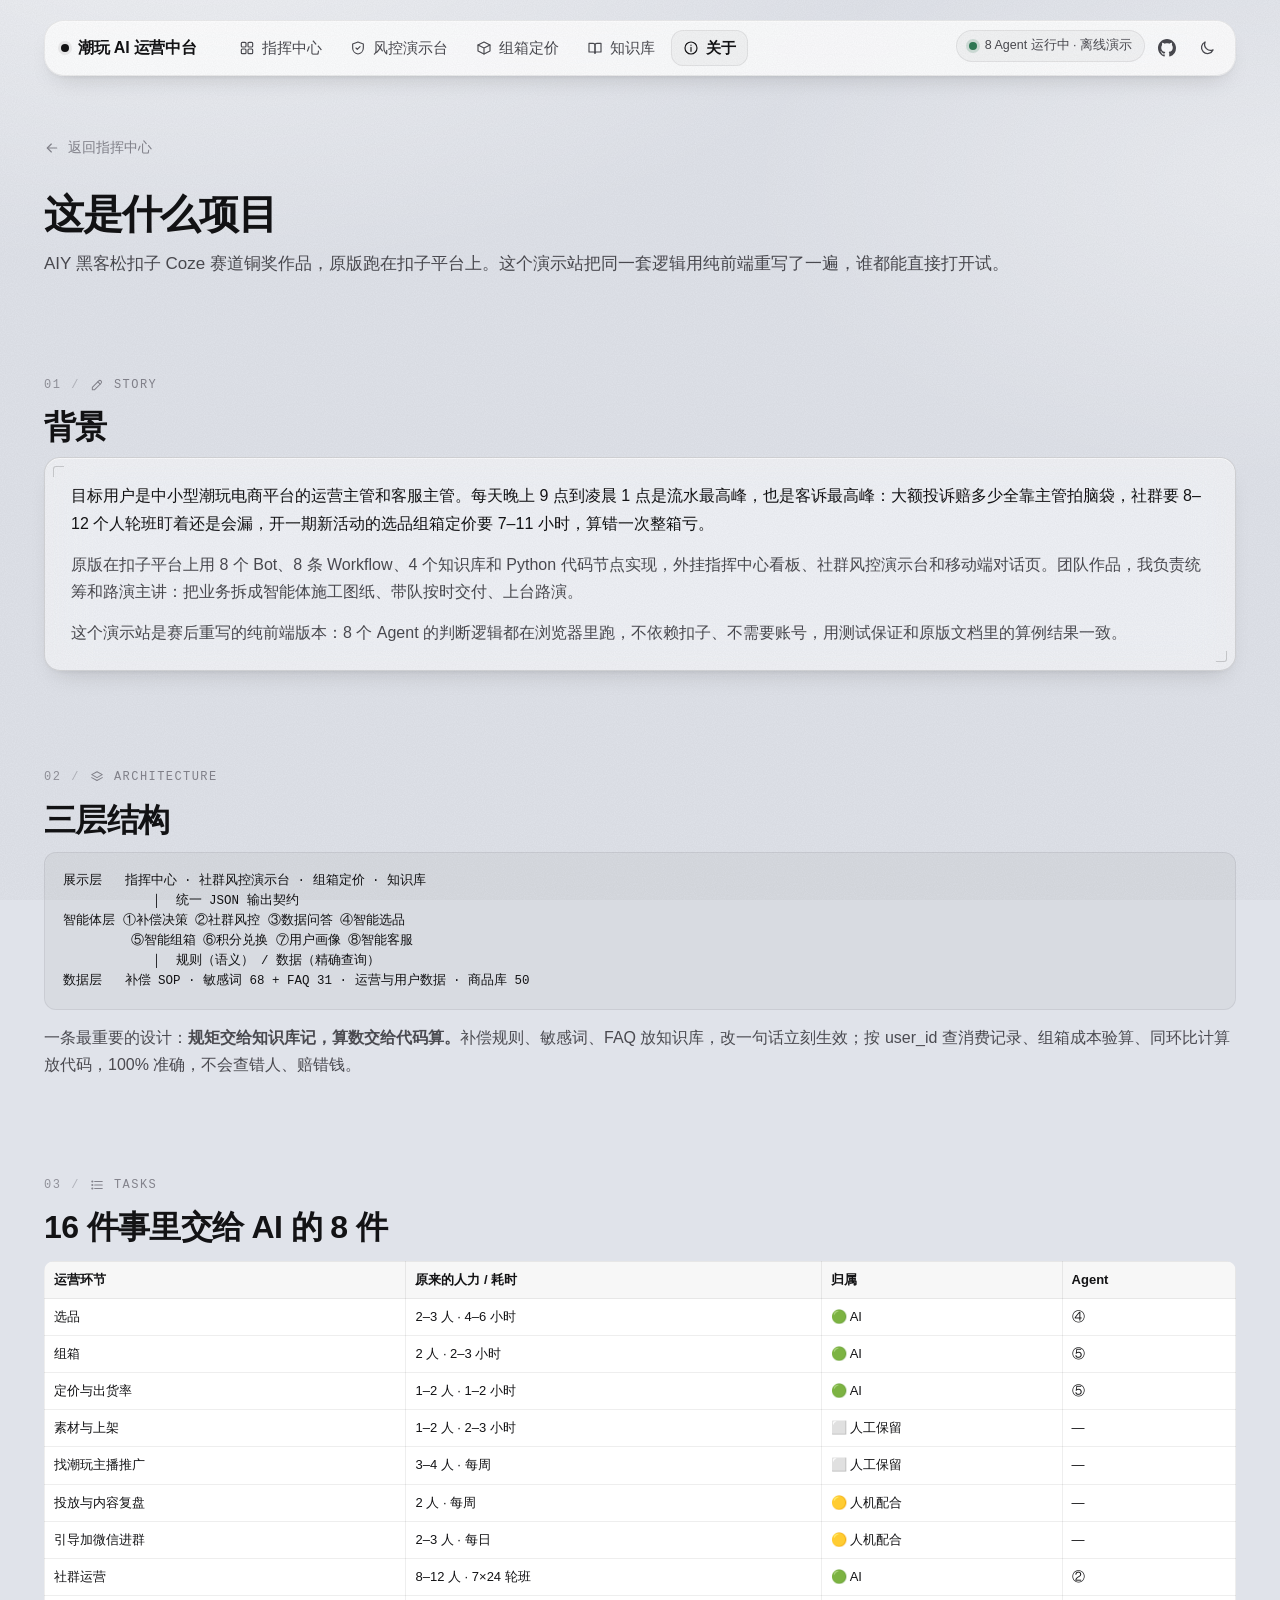
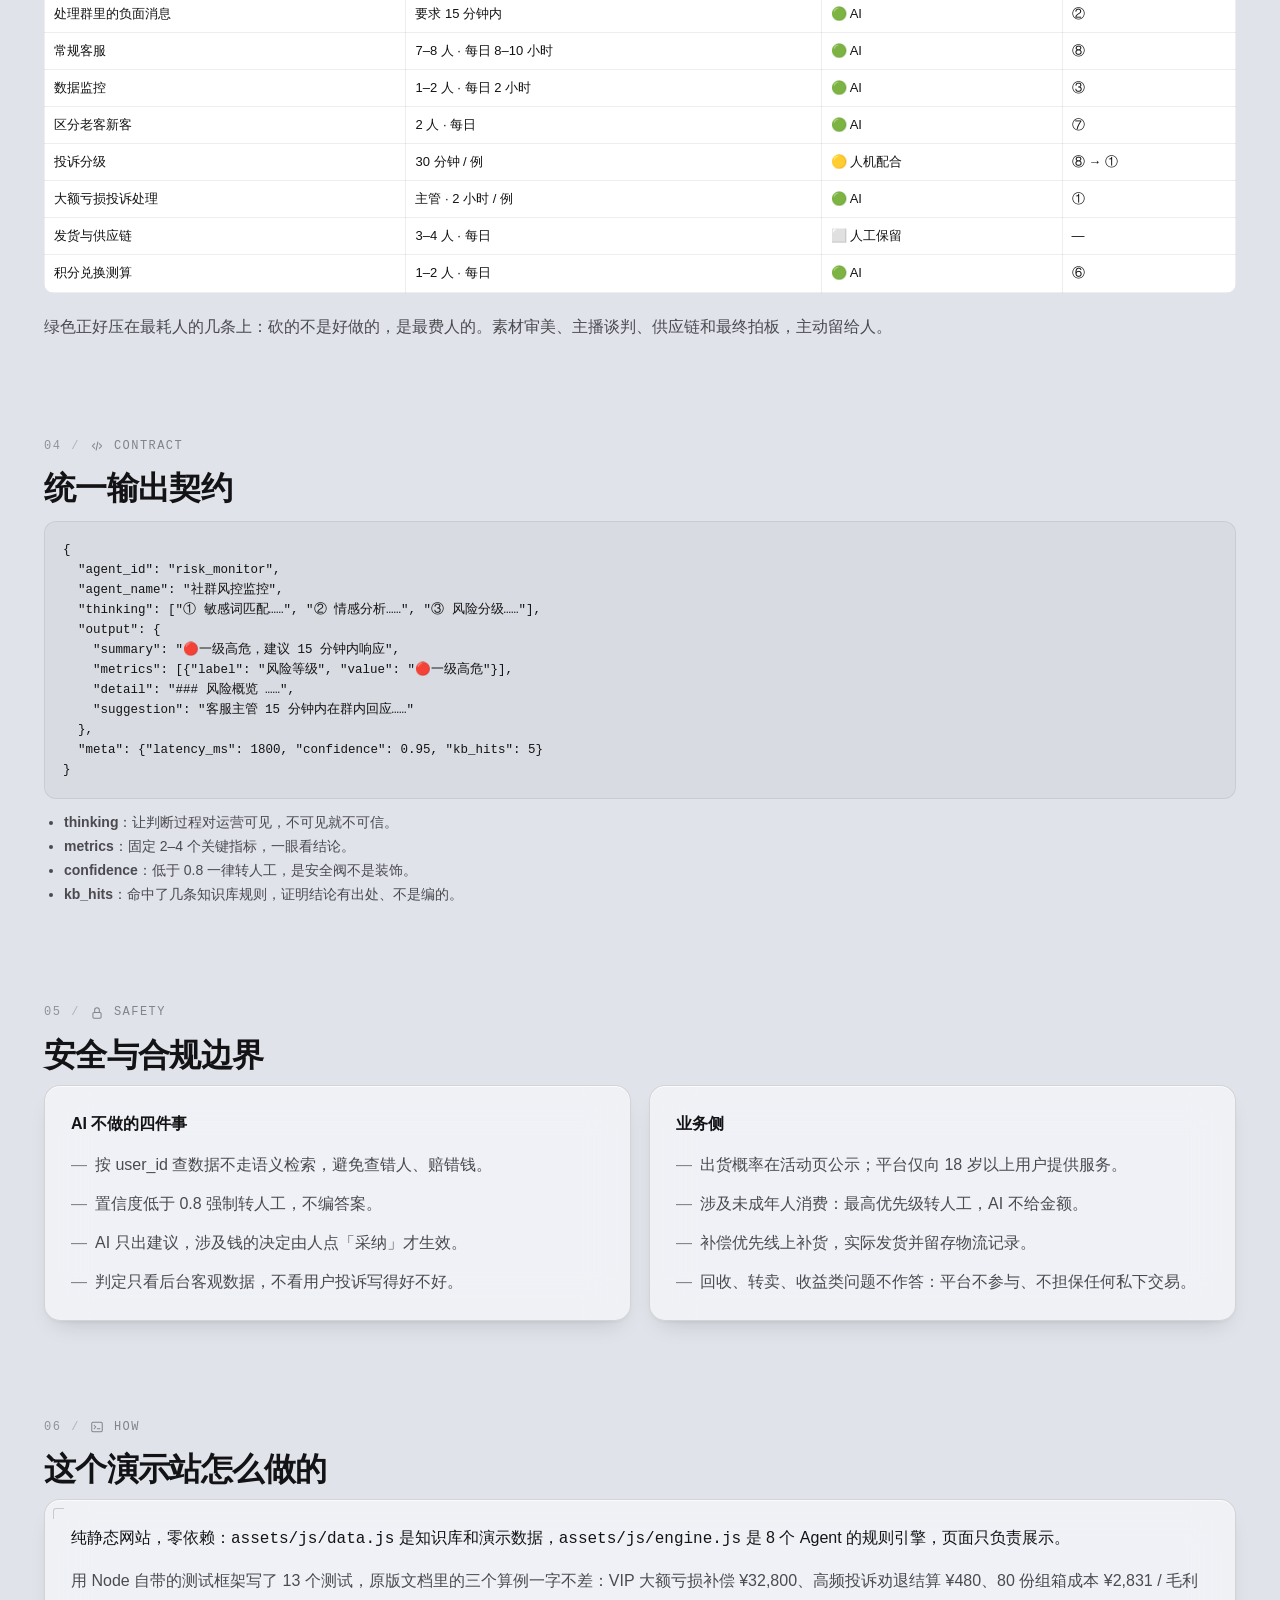
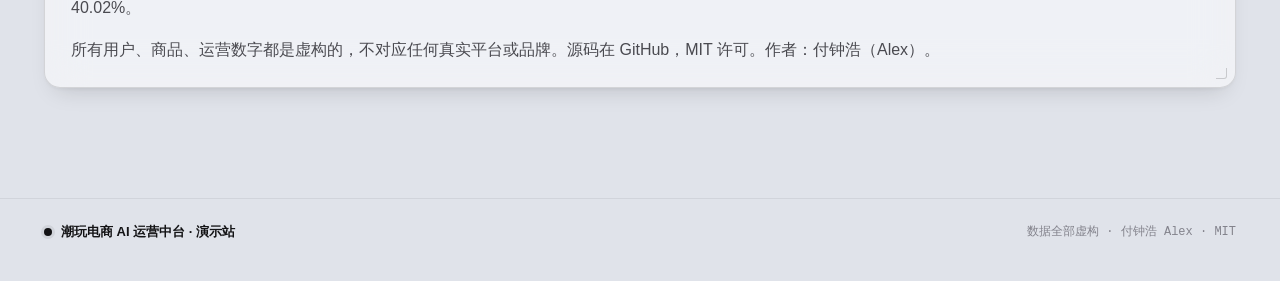
==== commit da8f9343: "奖项按官方记录改为「扣子 Coze 赛道铜奖」 Co-Authored-By: Claude Opus 5.5 <noreply@anthropic.com>" ====
--- a/about.html
+++ b/about.html
@@ -4,7 +4,7 @@
 <meta charset="utf-8">
 <meta name="viewport" content="width=device-width, initial-scale=1">
 <title>关于这个项目 · 潮玩电商 AI 运营中台</title>
-<meta name="description" content="AIY 黑客松扣子赛道成人组第一名作品的纯前端复刻：背景、架构、统一输出契约、安全与合规边界。">
+<meta name="description" content="AIY 黑客松扣子 Coze 赛道铜奖作品的纯前端复刻：背景、架构、统一输出契约、安全与合规边界。">
 <link rel="icon" href="data:image/svg+xml,%3Csvg xmlns='http://www.w3.org/2000/svg' viewBox='0 0 32 32'%3E%3Crect width='32' height='32' rx='9' fill='%2317171a'/%3E%3Ctext x='16' y='22' font-size='16' text-anchor='middle' fill='%23fafafa'%3E8%3C/text%3E%3C/svg%3E">
 <script>(function(){var d=document.documentElement;d.classList.remove('no-js');try{var t=localStorage.getItem('theme');if(t!=='light'&&t!=='dark'){t=window.matchMedia&&window.matchMedia('(prefers-color-scheme: dark)').matches?'dark':'light'}d.setAttribute('data-theme',t)}catch(e){}})();</script>
 <link rel="stylesheet" href="assets/css/style.css">
@@ -20,7 +20,7 @@
 </div></div></header>
 <main class="container wide">
 
-<div class="page-head"><a class="back" href="index.html"><svg class="i" viewBox="0 0 24 24" aria-hidden="true"><path d="M19 12H5"/><path d="M11 6l-6 6 6 6"/></svg>返回指挥中心</a><h1>这是什么项目</h1><p class="desc">AIY 黑客松扣子赛道成人组第一名的作品，原版跑在扣子平台上。这个演示站把同一套逻辑用纯前端重写了一遍，谁都能直接打开试。</p></div>
+<div class="page-head"><a class="back" href="index.html"><svg class="i" viewBox="0 0 24 24" aria-hidden="true"><path d="M19 12H5"/><path d="M11 6l-6 6 6 6"/></svg>返回指挥中心</a><h1>这是什么项目</h1><p class="desc">AIY 黑客松扣子 Coze 赛道铜奖作品，原版跑在扣子平台上。这个演示站把同一套逻辑用纯前端重写了一遍，谁都能直接打开试。</p></div>
 <section class="section"><div class="eyebrow"><span class="num">01</span><span class="sep">/</span><svg class="i" viewBox="0 0 24 24" aria-hidden="true"><path d="M4 20h4L19 9a2.83 2.83 0 0 0-4-4L4 16z"/><path d="M13.5 6.5l4 4"/></svg><span>Story</span></div><h2>背景</h2>
 <div class="story-card glass corners"><p>目标用户是中小型潮玩电商平台的运营主管和客服主管。每天晚上 9 点到凌晨 1 点是流水最高峰，也是客诉最高峰：大额投诉赔多少全靠主管拍脑袋，社群要 8–12 个人轮班盯着还是会漏，开一期新活动的选品组箱定价要 7–11 小时，算错一次整箱亏。</p>
 <p>原版在扣子平台上用 8 个 Bot、8 条 Workflow、4 个知识库和 Python 代码节点实现，外挂指挥中心看板、社群风控演示台和移动端对话页。团队作品，我负责统筹和路演主讲：把业务拆成智能体施工图纸、带队按时交付、上台路演。</p>
